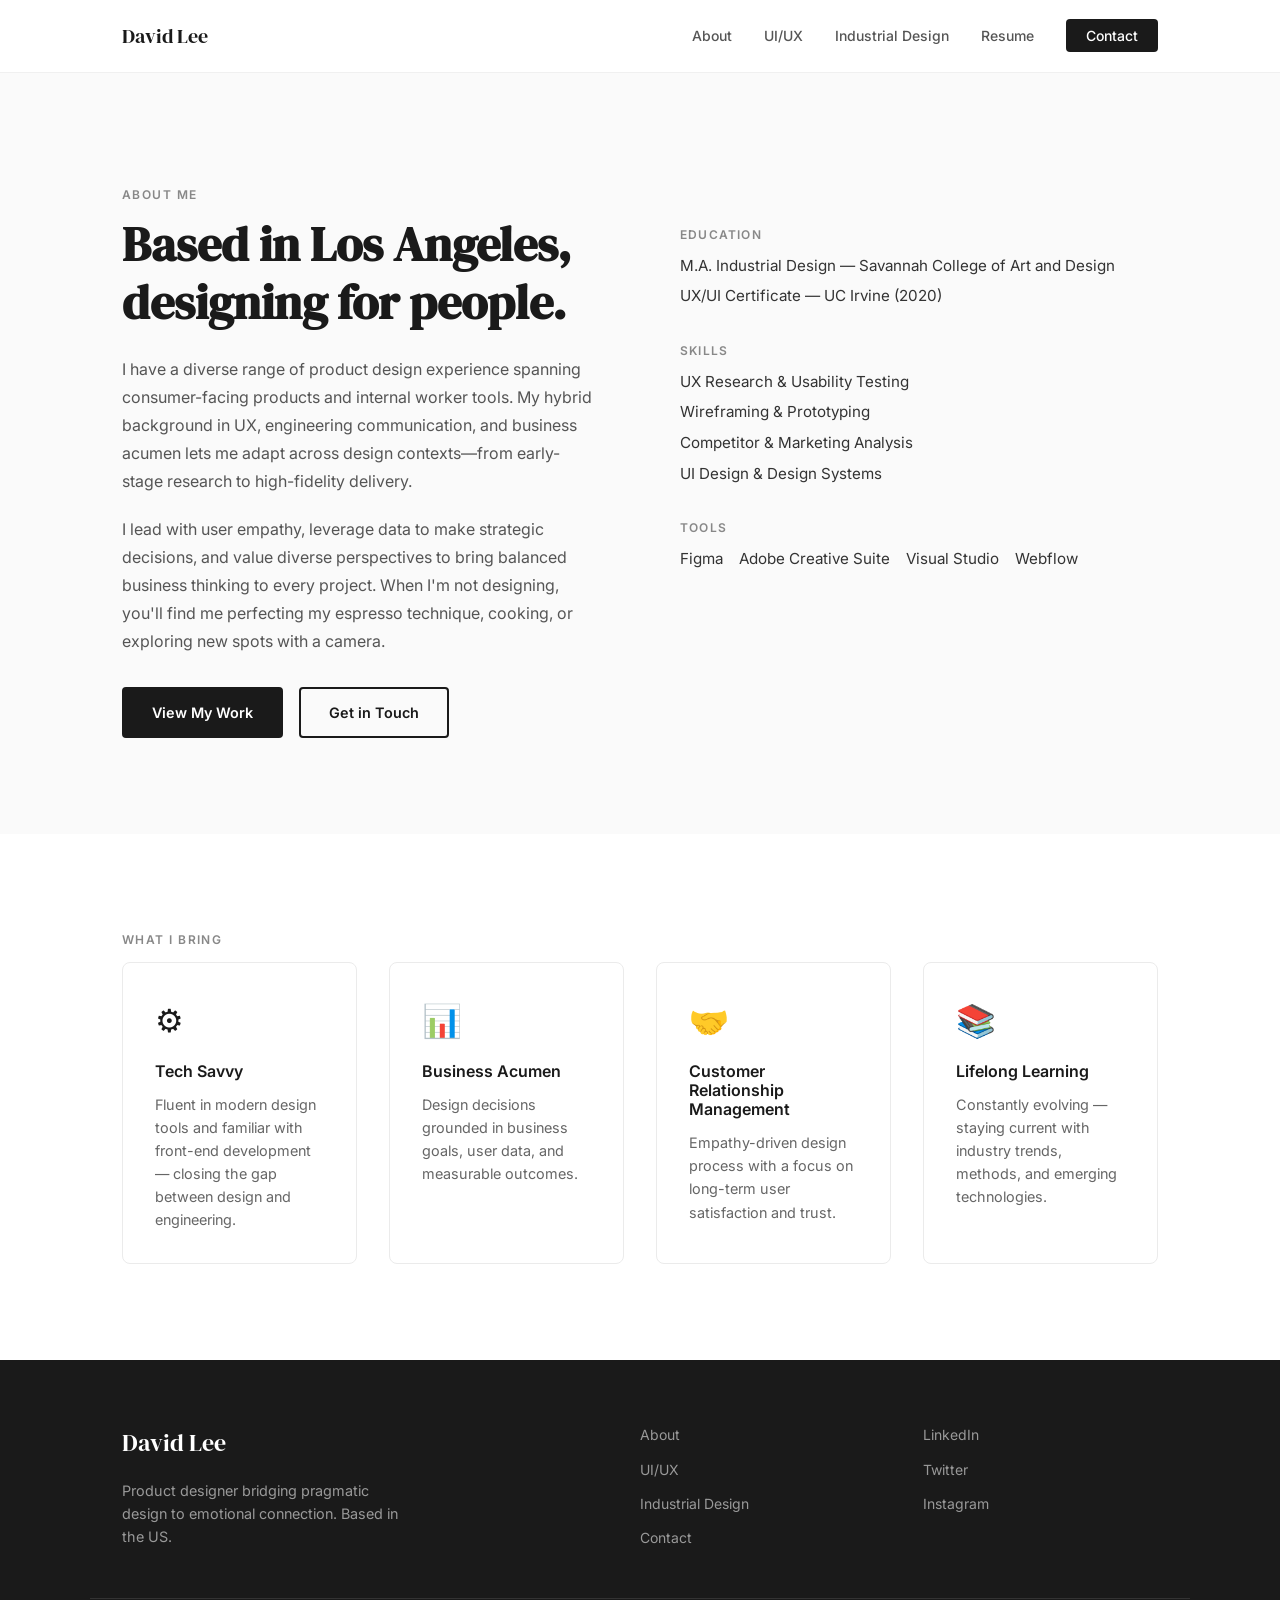
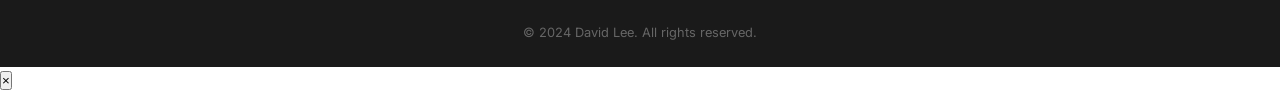
==== about.html @ 27b9fb5f "Move About content to dedicated about.html page - Create about.html with bio, education, skills, val" ====
<!DOCTYPE html>
<html lang="en">
<head>
  <meta charset="UTF-8" />
  <meta name="viewport" content="width=device-width, initial-scale=1.0" />
  <title>About — David Lee</title>
  <link rel="preconnect" href="https://fonts.googleapis.com" />
  <link rel="preconnect" href="https://fonts.gstatic.com" crossorigin />
  <link href="https://fonts.googleapis.com/css2?family=DM+Serif+Display&family=Inter:wght@400;500;600&family=Open+Sans:wght@400;600&display=swap" rel="stylesheet" />
  <link rel="stylesheet" href="styles.css" />
</head>
<body>

  <!-- NAV -->
  <nav class="nav">
    <div class="nav__inner">
      <a href="index.html" class="nav__logo">David Lee</a>
      <ul class="nav__links">
        <li><a href="about.html">About</a></li>
        <li><a href="index.html#work">UI/UX</a></li>
        <li><a href="index.html#work">Industrial Design</a></li>
        <li><a href="#" target="_blank">Resume</a></li>
        <li><a href="index.html#contact" class="nav__cta">Contact</a></li>
      </ul>
      <button class="nav__burger" aria-label="Toggle menu">
        <span></span><span></span><span></span>
      </button>
    </div>
  </nav>

  <!-- ABOUT BIO -->
  <section class="about-bio about-bio--page">
    <div class="container about-bio__inner">
      <div class="about-bio__left">
        <p class="section-label">About Me</p>
        <h1 class="section-title">Based in Los Angeles, designing for people.</h1>
        <p class="about-bio__text">I have a diverse range of product design experience spanning consumer-facing products and internal worker tools. My hybrid background in UX, engineering communication, and business acumen lets me adapt across design contexts—from early-stage research to high-fidelity delivery.</p>
        <p class="about-bio__text">I lead with user empathy, leverage data to make strategic decisions, and value diverse perspectives to bring balanced business thinking to every project. When I'm not designing, you'll find me perfecting my espresso technique, cooking, or exploring new spots with a camera.</p>
        <div class="about-bio__actions">
          <a href="index.html#work" class="btn btn--primary">View My Work</a>
          <a href="index.html#contact" class="btn btn--ghost">Get in Touch</a>
        </div>
      </div>
      <div class="about-bio__right">
        <div class="about-bio__group">
          <h4 class="about-bio__group-label">Education</h4>
          <ul class="about-bio__list">
            <li>M.A. Industrial Design — Savannah College of Art and Design</li>
            <li>UX/UI Certificate — UC Irvine (2020)</li>
          </ul>
        </div>
        <div class="about-bio__group">
          <h4 class="about-bio__group-label">Skills</h4>
          <ul class="about-bio__list">
            <li>UX Research &amp; Usability Testing</li>
            <li>Wireframing &amp; Prototyping</li>
            <li>Competitor &amp; Marketing Analysis</li>
            <li>UI Design &amp; Design Systems</li>
          </ul>
        </div>
        <div class="about-bio__group">
          <h4 class="about-bio__group-label">Tools</h4>
          <ul class="about-bio__list about-bio__list--inline">
            <li>Figma</li>
            <li>Adobe Creative Suite</li>
            <li>Visual Studio</li>
            <li>Webflow</li>
          </ul>
        </div>
      </div>
    </div>
  </section>

  <!-- VALUES -->
  <section class="values">
    <div class="container">
      <p class="section-label">What I Bring</p>
      <div class="values__grid">
        <div class="values__card">
          <div class="values__icon">&#9881;</div>
          <h3>Tech Savvy</h3>
          <p>Fluent in modern design tools and familiar with front-end development — closing the gap between design and engineering.</p>
        </div>
        <div class="values__card">
          <div class="values__icon">&#128202;</div>
          <h3>Business Acumen</h3>
          <p>Design decisions grounded in business goals, user data, and measurable outcomes.</p>
        </div>
        <div class="values__card">
          <div class="values__icon">&#129309;</div>
          <h3>Customer Relationship Management</h3>
          <p>Empathy-driven design process with a focus on long-term user satisfaction and trust.</p>
        </div>
        <div class="values__card">
          <div class="values__icon">&#128218;</div>
          <h3>Lifelong Learning</h3>
          <p>Constantly evolving — staying current with industry trends, methods, and emerging technologies.</p>
        </div>
      </div>
    </div>
  </section>

  <!-- FOOTER -->
  <footer class="footer">
    <div class="container footer__inner">
      <div class="footer__brand">
        <span class="footer__logo">David Lee</span>
        <p>Product designer bridging pragmatic design to emotional connection. Based in the US.</p>
      </div>
      <nav class="footer__nav">
        <a href="about.html">About</a>
        <a href="index.html#work">UI/UX</a>
        <a href="index.html#work">Industrial Design</a>
        <a href="index.html#contact">Contact</a>
      </nav>
      <div class="footer__socials">
        <a href="#" target="_blank" rel="noopener">LinkedIn</a>
        <a href="#" target="_blank" rel="noopener">Twitter</a>
        <a href="#" target="_blank" rel="noopener">Instagram</a>
      </div>
    </div>
    <div class="footer__bottom">
      <p>&copy; 2024 David Lee. All rights reserved.</p>
    </div>
  </footer>

  <script src="script.js"></script>
</body>
</html>
---- styles.css ----
/* ===========================
   Reset & Base
=========================== */
*, *::before, *::after {
  box-sizing: border-box;
  margin: 0;
  padding: 0;
}

html {
  scroll-behavior: smooth;
}

body {
  font-family: 'Inter', 'Open Sans', sans-serif;
  font-size: 16px;
  line-height: 1.6;
  color: #1a1a1a;
  background: #ffffff;
}

img {
  max-width: 100%;
  display: block;
}

a {
  text-decoration: none;
  color: inherit;
}

ul {
  list-style: none;
}

.container {
  max-width: 1100px;
  margin: 0 auto;
  padding: 0 2rem;
}

/* ===========================
   Typography
=========================== */
h1, h2, h3 {
  font-family: 'DM Serif Display', serif;
  line-height: 1.2;
}

.section-label {
  font-size: 0.75rem;
  font-weight: 600;
  letter-spacing: 0.12em;
  text-transform: uppercase;
  color: #888;
  margin-bottom: 0.75rem;
}

.section-title {
  font-size: clamp(2rem, 4vw, 3rem);
  color: #1a1a1a;
  margin-bottom: 3rem;
}

/* ===========================
   Buttons
=========================== */
.btn {
  display: inline-block;
  padding: 0.75rem 1.75rem;
  border-radius: 4px;
  font-size: 0.9rem;
  font-weight: 600;
  font-family: 'Inter', sans-serif;
  cursor: pointer;
  transition: all 0.2s ease;
  border: 2px solid transparent;
}

.btn--primary {
  background: #1a1a1a;
  color: #fff;
  border-color: #1a1a1a;
}

.btn--primary:hover {
  background: #333;
  border-color: #333;
}

.btn--ghost {
  background: transparent;
  color: #1a1a1a;
  border-color: #1a1a1a;
}

.btn--ghost:hover {
  background: #1a1a1a;
  color: #fff;
}

/* ===========================
   Navigation
=========================== */
.nav {
  position: sticky;
  top: 0;
  z-index: 100;
  background: rgba(255, 255, 255, 0.95);
  backdrop-filter: blur(8px);
  border-bottom: 1px solid #f0f0f0;
}

.nav__inner {
  max-width: 1100px;
  margin: 0 auto;
  padding: 1.25rem 2rem;
  display: flex;
  align-items: center;
  justify-content: space-between;
}

.nav__logo {
  font-family: 'DM Serif Display', serif;
  font-size: 1.25rem;
  color: #1a1a1a;
  font-weight: 400;
}

.nav__links {
  display: flex;
  align-items: center;
  gap: 2rem;
}

.nav__links a {
  font-size: 0.875rem;
  font-weight: 500;
  color: #555;
  transition: color 0.2s;
}

.nav__links a:hover {
  color: #1a1a1a;
}

.nav__cta {
  background: #1a1a1a;
  color: #fff !important;
  padding: 0.5rem 1.25rem;
  border-radius: 4px;
  transition: background 0.2s !important;
}

.nav__cta:hover {
  background: #333 !important;
}

.nav__burger {
  display: none;
  flex-direction: column;
  gap: 5px;
  background: none;
  border: none;
  cursor: pointer;
  padding: 4px;
}

.nav__burger span {
  display: block;
  width: 24px;
  height: 2px;
  background: #1a1a1a;
  transition: all 0.2s;
}

/* ===========================
   Hero
=========================== */
.hero {
  padding: 7rem 0 6rem;
  background: #fafafa;
}

.hero__inner {
  display: grid;
  grid-template-columns: 1fr 1fr;
  gap: 4rem;
  align-items: center;
}

.hero__tag {
  font-size: 0.8rem;
  font-weight: 600;
  letter-spacing: 0.1em;
  text-transform: uppercase;
  color: #888;
  margin-bottom: 1.25rem;
}

.hero__headline {
  font-size: clamp(2rem, 4vw, 3.25rem);
  color: #1a1a1a;
  margin-bottom: 1.5rem;
  font-weight: 400;
}

.hero__sub {
  font-size: 1.05rem;
  color: #555;
  margin-bottom: 2.5rem;
  max-width: 480px;
}

.hero__actions {
  display: flex;
  gap: 1rem;
  flex-wrap: wrap;
}

.hero__img-wrap {
  width: 100%;
  aspect-ratio: 1;
  max-width: 420px;
  margin-left: auto;
  border-radius: 12px;
  overflow: hidden;
  background: #e8e8e8;
  display: flex;
  align-items: center;
  justify-content: center;
  position: relative;
}

.hero__img-wrap img {
  width: 100%;
  height: 100%;
  object-fit: cover;
}

.hero__img-placeholder {
  font-family: 'DM Serif Display', serif;
  font-size: 5rem;
  color: #aaa;
  position: absolute;
}

/* ===========================
   About Bio
=========================== */
.about-bio {
  padding: 6rem 0;
  background: #fff;
}

.about-bio--page {
  padding-top: 7rem;
  background: #fafafa;
}

.about-bio__actions {
  display: flex;
  gap: 1rem;
  flex-wrap: wrap;
  margin-top: 2rem;
}

.about-bio__inner {
  display: grid;
  grid-template-columns: 1fr 1fr;
  gap: 5rem;
  align-items: start;
}

.about-bio__left .section-title {
  margin-bottom: 1.5rem;
}

.about-bio__text {
  font-size: 1rem;
  color: #555;
  line-height: 1.75;
  margin-bottom: 1.25rem;
}

.about-bio__right {
  display: flex;
  flex-direction: column;
  gap: 2rem;
  padding-top: 2.5rem;
}

.about-bio__group-label {
  font-family: 'Inter', sans-serif;
  font-size: 0.75rem;
  font-weight: 600;
  letter-spacing: 0.1em;
  text-transform: uppercase;
  color: #888;
  margin-bottom: 0.6rem;
}

.about-bio__list {
  display: flex;
  flex-direction: column;
  gap: 0.4rem;
}

.about-bio__list li {
  font-size: 0.95rem;
  color: #333;
}

.about-bio__list--inline {
  flex-direction: row;
  flex-wrap: wrap;
  gap: 0.4rem 1rem;
}

/* ===========================
   Values
=========================== */
.values {
  padding: 6rem 0;
  background: #fff;
}

.values__grid {
  display: grid;
  grid-template-columns: repeat(4, 1fr);
  gap: 2rem;
}

.values__card {
  padding: 2rem;
  border: 1px solid #ebebeb;
  border-radius: 8px;
  transition: box-shadow 0.2s, transform 0.2s;
}

.values__card:hover {
  box-shadow: 0 8px 30px rgba(0,0,0,0.08);
  transform: translateY(-2px);
}

.values__icon {
  font-size: 2rem;
  margin-bottom: 1rem;
}

.values__card h3 {
  font-size: 1rem;
  font-family: 'Inter', sans-serif;
  font-weight: 600;
  margin-bottom: 0.75rem;
  color: #1a1a1a;
}

.values__card p {
  font-size: 0.9rem;
  color: #666;
  line-height: 1.6;
}

/* ===========================
   Work / Projects
=========================== */
.work {
  padding: 6rem 0;
  background: #fafafa;
}

.work__grid {
  display: grid;
  grid-template-columns: repeat(2, 1fr);
  gap: 2.5rem;
}

.project-card {
  background: #fff;
  border-radius: 10px;
  overflow: hidden;
  border: 1px solid #ebebeb;
  transition: box-shadow 0.25s, transform 0.25s;
}

.project-card:hover {
  box-shadow: 0 12px 40px rgba(0,0,0,0.1);
  transform: translateY(-4px);
}

.project-card__img {
  width: 100%;
  height: 240px;
  background-color: #e0e0e0;
  background-size: cover;
  background-position: center;
}

.project-card__img--1 { background-color: #d4e3f7; }
.project-card__img--2 { background-color: #d4f0e3; }
.project-card__img--3 { background-color: #f7ead4; }
.project-card__img--4 { background-color: #ead4f7; }
.project-card__img--5 { background-color: #d4f7f0; }
.project-card__img--6 { background-color: #fef3e2; }
.project-card__img--7 { background-color: #daf0e3; }
.project-card__img--8 { background-color: #e8f5e9; }

.project-card__body {
  padding: 1.75rem;
}

.project-card__tag {
  font-size: 0.7rem;
  font-weight: 600;
  letter-spacing: 0.1em;
  text-transform: uppercase;
  color: #888;
  display: block;
  margin-bottom: 0.5rem;
}

.project-card__body h3 {
  font-size: 1.35rem;
  margin-bottom: 0.75rem;
  color: #1a1a1a;
}

.project-card__body p {
  font-size: 0.9rem;
  color: #666;
  margin-bottom: 1.25rem;
  line-height: 1.6;
}

.link-arrow {
  font-size: 0.875rem;
  font-weight: 600;
  color: #1a1a1a;
  transition: letter-spacing 0.2s;
}

.link-arrow:hover {
  letter-spacing: 0.03em;
}

/* ===========================
   Contact
=========================== */
.contact {
  padding: 6rem 0;
  background: #fff;
}

.contact__inner {
  display: grid;
  grid-template-columns: 1fr 1fr;
  gap: 5rem;
  align-items: start;
}

.contact__text p {
  color: #555;
  margin-bottom: 1.5rem;
  font-size: 1rem;
}

.contact__email {
  display: inline-block;
  font-size: 1rem;
  font-weight: 600;
  color: #1a1a1a;
  border-bottom: 2px solid #1a1a1a;
  padding-bottom: 2px;
  margin-bottom: 2rem;
  transition: opacity 0.2s;
}

.contact__email:hover {
  opacity: 0.65;
}

.contact__socials {
  display: flex;
  gap: 1.5rem;
}

.contact__socials a {
  font-size: 0.875rem;
  font-weight: 600;
  color: #555;
  transition: color 0.2s;
}

.contact__socials a:hover {
  color: #1a1a1a;
}

.contact__form {
  display: flex;
  flex-direction: column;
  gap: 1.25rem;
}

.form-group {
  display: flex;
  flex-direction: column;
  gap: 0.4rem;
}

.form-group label {
  font-size: 0.8rem;
  font-weight: 600;
  color: #333;
  letter-spacing: 0.04em;
}

.form-group input,
.form-group textarea {
  padding: 0.75rem 1rem;
  border: 1px solid #ddd;
  border-radius: 4px;
  font-family: 'Inter', sans-serif;
  font-size: 0.95rem;
  color: #1a1a1a;
  background: #fafafa;
  transition: border-color 0.2s, background 0.2s;
  resize: vertical;
}

.form-group input:focus,
.form-group textarea:focus {
  outline: none;
  border-color: #1a1a1a;
  background: #fff;
}

.form-success {
  display: none;
  color: #2e7d32;
  font-size: 0.9rem;
  font-weight: 500;
}

.form-success.visible {
  display: block;
}

/* ===========================
   Footer
=========================== */
.footer {
  background: #1a1a1a;
  color: #ccc;
  padding: 4rem 0 0;
}

.footer__inner {
  display: grid;
  grid-template-columns: 2fr 1fr 1fr;
  gap: 3rem;
  padding-bottom: 3rem;
  border-bottom: 1px solid #333;
}

.footer__logo {
  font-family: 'DM Serif Display', serif;
  font-size: 1.5rem;
  color: #fff;
  display: block;
  margin-bottom: 1rem;
}

.footer__brand p {
  font-size: 0.9rem;
  line-height: 1.6;
  color: #999;
  max-width: 280px;
}

.footer__nav {
  display: flex;
  flex-direction: column;
  gap: 0.75rem;
}

.footer__nav a {
  font-size: 0.875rem;
  color: #999;
  transition: color 0.2s;
}

.footer__nav a:hover {
  color: #fff;
}

.footer__socials {
  display: flex;
  flex-direction: column;
  gap: 0.75rem;
}

.footer__socials a {
  font-size: 0.875rem;
  color: #999;
  transition: color 0.2s;
}

.footer__socials a:hover {
  color: #fff;
}

.footer__bottom {
  padding: 1.5rem 2rem;
  text-align: center;
}

.footer__bottom p {
  font-size: 0.8rem;
  color: #666;
}

/* ===========================
   Responsive
=========================== */
@media (max-width: 900px) {
  .about-bio__inner {
    grid-template-columns: 1fr;
    gap: 3rem;
  }

  .about-bio__right {
    padding-top: 0;
  }

  .values__grid {
    grid-template-columns: repeat(2, 1fr);
  }

  .hero__inner {
    grid-template-columns: 1fr;
    text-align: center;
  }

  .hero__sub {
    max-width: 100%;
  }

  .hero__actions {
    justify-content: center;
  }

  .hero__img-wrap {
    max-width: 300px;
    margin: 0 auto;
  }

  .contact__inner {
    grid-template-columns: 1fr;
    gap: 3rem;
  }

  .footer__inner {
    grid-template-columns: 1fr 1fr;
  }

  .footer__brand {
    grid-column: 1 / -1;
  }
}

@media (max-width: 640px) {
  .nav__links {
    display: none;
    position: absolute;
    top: 100%;
    left: 0;
    right: 0;
    background: #fff;
    flex-direction: column;
    padding: 1.5rem 2rem;
    border-bottom: 1px solid #eee;
    gap: 1.25rem;
  }

  .nav__links.open {
    display: flex;
  }

  .nav__burger {
    display: flex;
  }

  .nav__inner {
    position: relative;
  }

  .work__grid {
    grid-template-columns: 1fr;
  }

  .values__grid {
    grid-template-columns: 1fr;
  }

  .footer__inner {
    grid-template-columns: 1fr;
  }
}
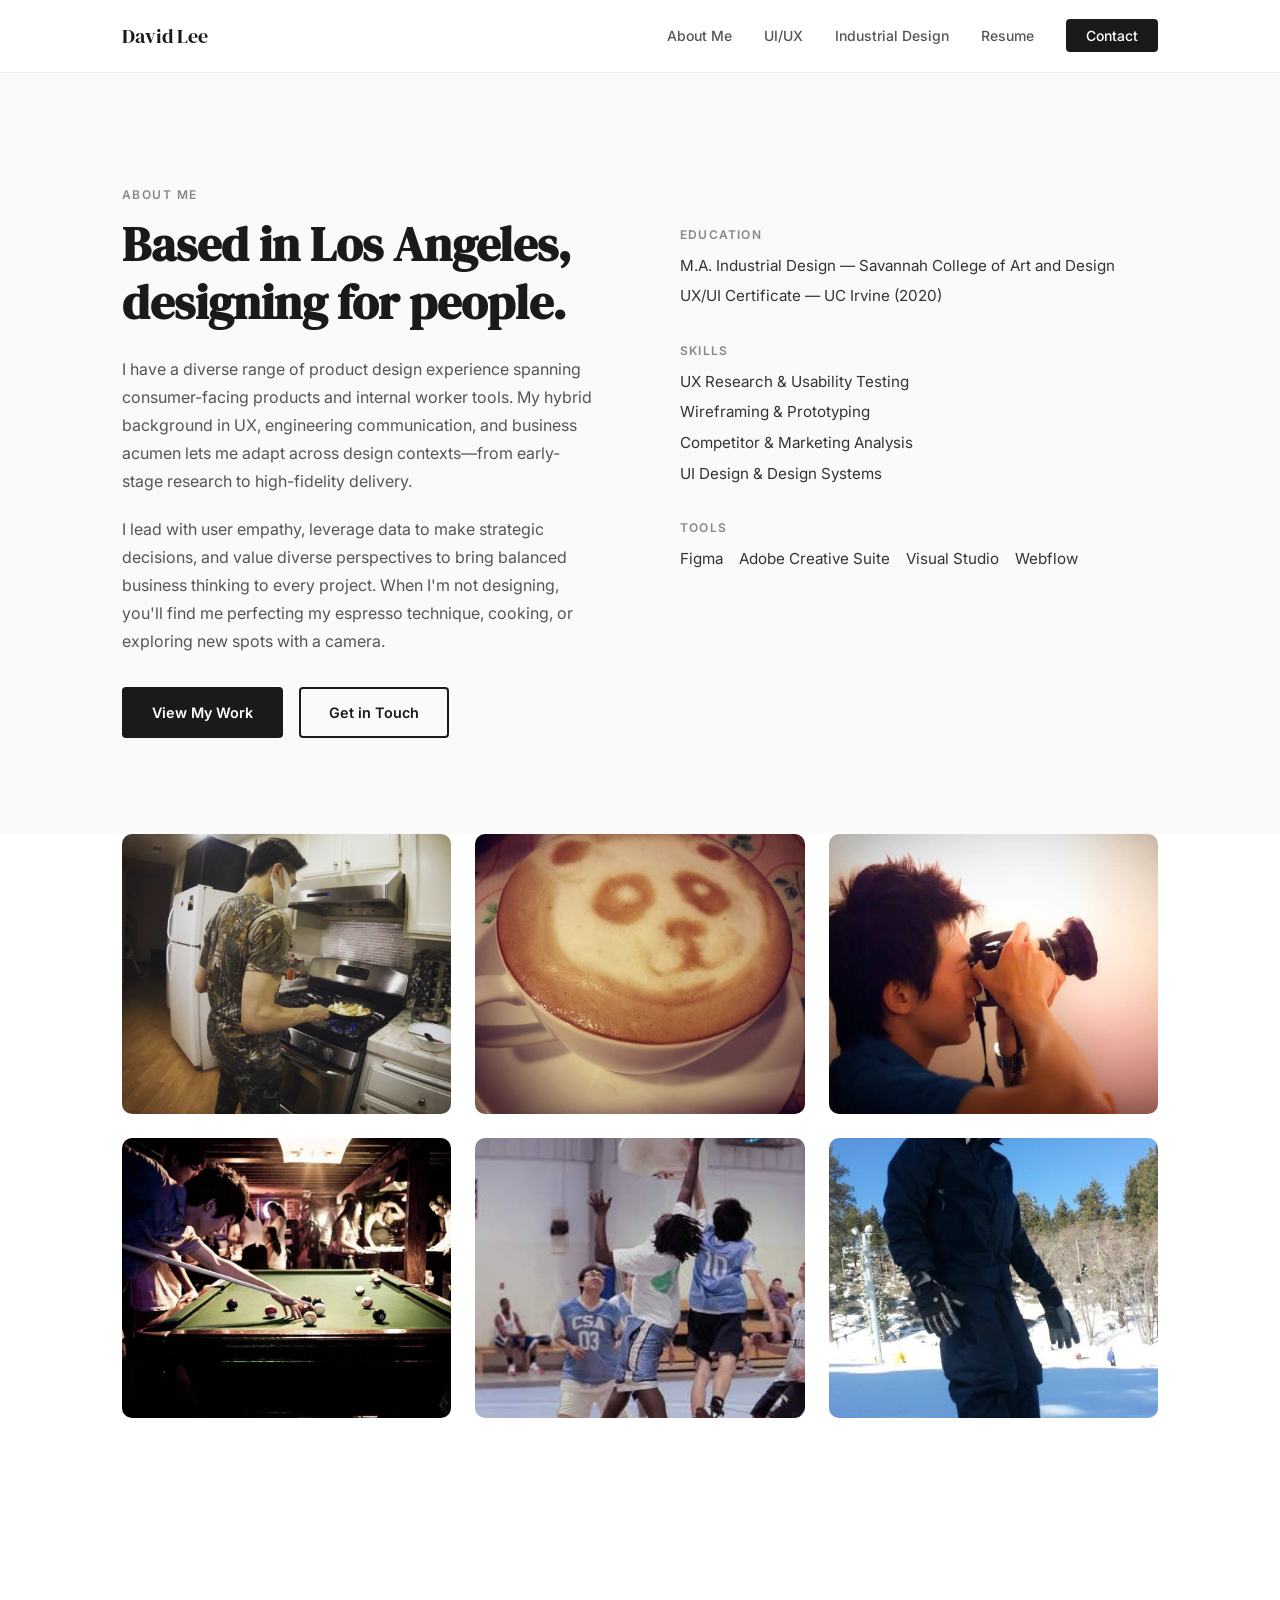
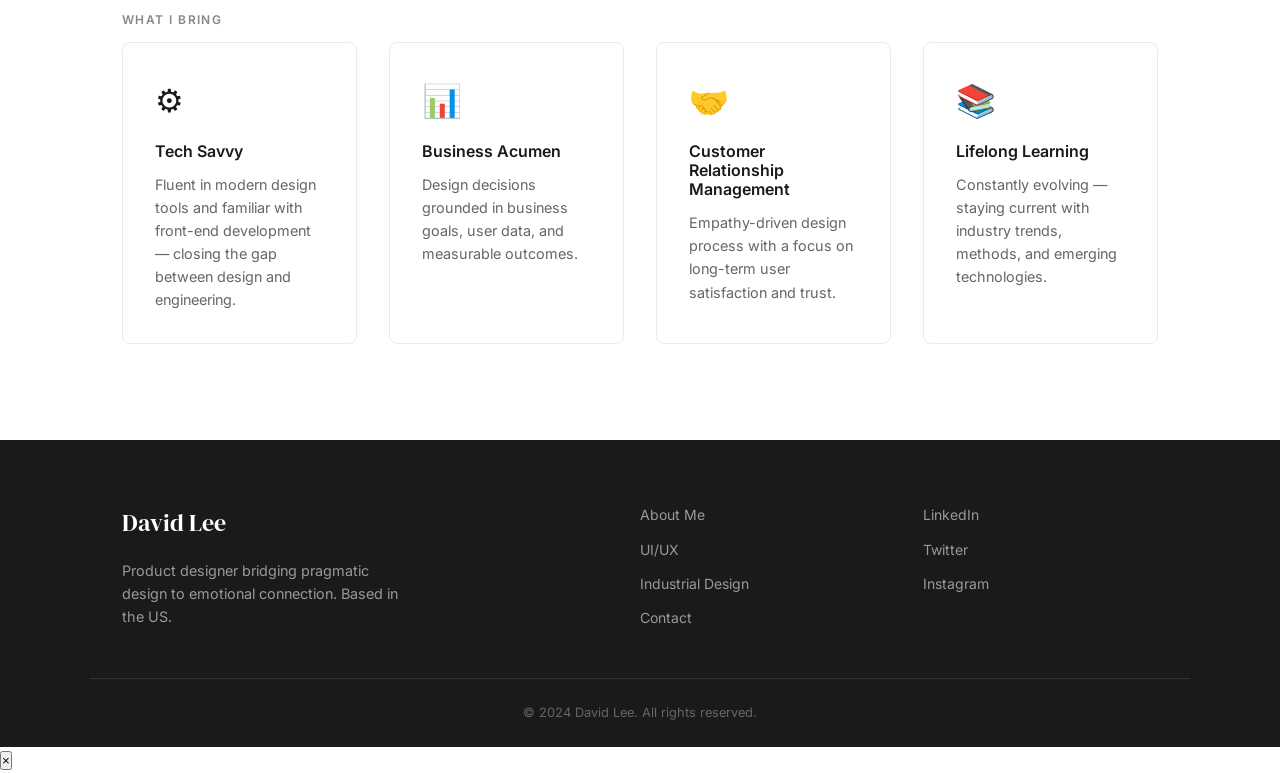
==== commit 30823194: "Add About page gallery, LinkedIn link, About Me nav rename, and image fixes - Add personal photo gal" ====
--- a/about.html
+++ b/about.html
@@ -1,4 +1,4 @@
-<!DOCTYPE html>
+﻿<!DOCTYPE html>
 <html lang="en">
 <head>
   <meta charset="UTF-8" />
@@ -8,6 +8,14 @@
   <link rel="preconnect" href="https://fonts.gstatic.com" crossorigin />
   <link href="https://fonts.googleapis.com/css2?family=DM+Serif+Display&family=Inter:wght@400;500;600&family=Open+Sans:wght@400;600&display=swap" rel="stylesheet" />
   <link rel="stylesheet" href="styles.css" />
+  <!-- Google Analytics -->
+  <script async src="https://www.googletagmanager.com/gtag/js?id=G-5YFQMYE4YG"></script>
+  <script>
+    window.dataLayer = window.dataLayer || [];
+    function gtag(){dataLayer.push(arguments);}
+    gtag('js', new Date());
+    gtag('config', 'G-5YFQMYE4YG');
+  </script>
 </head>
 <body>
 
@@ -16,10 +24,10 @@
     <div class="nav__inner">
       <a href="index.html" class="nav__logo">David Lee</a>
       <ul class="nav__links">
-        <li><a href="about.html">About</a></li>
+        <li><a href="about.html">About Me</a></li>
         <li><a href="index.html#work">UI/UX</a></li>
-        <li><a href="index.html#work">Industrial Design</a></li>
-        <li><a href="#" target="_blank">Resume</a></li>
+        <li><a href="industrial-design.html">Industrial Design</a></li>
+        <li><a href="https://docs.google.com/document/d/1jmt5-kHcd_fUzU9VFfjhh3RPl4ZJAEqT/edit?usp=sharing&ouid=112222338907735744444&rtpof=true&sd=true" target="_blank">Resume</a></li>
         <li><a href="index.html#contact" class="nav__cta">Contact</a></li>
       </ul>
       <button class="nav__burger" aria-label="Toggle menu">
@@ -71,6 +79,20 @@
     </div>
   </section>
 
+  <!-- PHOTO GALLERY -->
+  <section class="about-gallery">
+    <div class="container">
+      <div class="about-gallery__grid">
+        <img src="images/about-photo-1.jpg" alt="David Lee — personal photo" />
+        <img src="images/about-photo-2.jpg" alt="David Lee — personal photo" />
+        <img src="images/about-photo-3.jpg" alt="David Lee — personal photo" />
+        <img src="images/about-photo-4.jpg" alt="David Lee — personal photo" />
+        <img src="images/about-photo-5.jpg" alt="David Lee — personal photo" />
+        <img src="images/about-photo-6.jpg" alt="David Lee — personal photo" />
+      </div>
+    </div>
+  </section>
+
   <!-- VALUES -->
   <section class="values">
     <div class="container">
@@ -108,13 +130,13 @@
         <p>Product designer bridging pragmatic design to emotional connection. Based in the US.</p>
       </div>
       <nav class="footer__nav">
-        <a href="about.html">About</a>
+        <a href="about.html">About Me</a>
         <a href="index.html#work">UI/UX</a>
-        <a href="index.html#work">Industrial Design</a>
+        <a href="industrial-design.html">Industrial Design</a>
         <a href="index.html#contact">Contact</a>
       </nav>
       <div class="footer__socials">
-        <a href="#" target="_blank" rel="noopener">LinkedIn</a>
+        <a href="https://www.linkedin.com/in/wdavidl/" target="_blank" rel="noopener">LinkedIn</a>
         <a href="#" target="_blank" rel="noopener">Twitter</a>
         <a href="#" target="_blank" rel="noopener">Instagram</a>
       </div>
--- a/styles.css
+++ b/styles.css
@@ -318,6 +318,27 @@
 }
 
 /* ===========================
+   About Gallery
+=========================== */
+.about-gallery {
+  padding: 0 0 6rem;
+  background: #fff;
+}
+
+.about-gallery__grid {
+  display: grid;
+  grid-template-columns: repeat(3, 1fr);
+  gap: 1.5rem;
+}
+
+.about-gallery__grid img {
+  width: 100%;
+  height: 280px;
+  object-fit: cover;
+  border-radius: 10px;
+}
+
+/* ===========================
    Values
 =========================== */
 .values {
@@ -397,14 +418,15 @@
   background-position: center;
 }
 
-.project-card__img--1 { background-color: #d4e3f7; }
-.project-card__img--2 { background-color: #d4f0e3; }
-.project-card__img--3 { background-color: #f7ead4; }
-.project-card__img--4 { background-color: #ead4f7; }
-.project-card__img--5 { background-color: #d4f7f0; }
-.project-card__img--6 { background-color: #fef3e2; }
-.project-card__img--7 { background-color: #daf0e3; }
-.project-card__img--8 { background-color: #e8f5e9; }
+.project-card__img--1 { background-color: #f0f0f0; background-image: url('images/card-bhive.jpg'); background-size: 82%; background-repeat: no-repeat; background-position: center center; }
+.project-card__img--2 { background-color: #d4f0e3; background-image: url('images/card-edison-future.jpg'); background-size: cover; background-repeat: no-repeat; background-position: center center; }
+.project-card__img--3 { background-color: #1c1c1c; background-image: url('images/card-safe-sound.jpg'); background-size: 82%; background-repeat: no-repeat; background-position: center center; }
+.project-card__img--4 { background-color: #f5c4b0; background-image: url('images/card-much-love.jpg'); background-size: 82%; background-repeat: no-repeat; background-position: center center; }
+.project-card__img--5 { background-color: #d4f7f0; background-image: url('images/card-warehouse-dashboard.png'); background-size: 120%; background-repeat: no-repeat; background-position: 70% center; }
+.project-card__img--6 { background-color: #0F1F12; background-image: url('images/card-outbound-app.png'); background-size: 125%; background-position: center center; background-repeat: no-repeat; }
+.project-card__img--7 { background-color: #daf0e3; background-image: url('images/card-driver-pickup-return.png'); background-size: cover; background-repeat: no-repeat; background-position: center center; }
+.project-card__img--8 { background-color: #e8f5e9; background-image: url('images/card-design-system-rebrand.png'); background-size: cover; background-repeat: no-repeat; background-position: center 20%; }
+.project-card__img--9 { background-color: #0d2137; background-image: url('images/card-Linehaul-Dispatch.png'); background-size: 140%; background-repeat: no-repeat; background-position: 0% 55%; }
 
 .project-card__body {
   padding: 1.75rem;
@@ -457,6 +479,11 @@
   grid-template-columns: 1fr 1fr;
   gap: 5rem;
   align-items: start;
+}
+
+.contact__inner--solo {
+  grid-template-columns: 1fr;
+  max-width: 560px;
 }
 
 .contact__text p {
@@ -634,6 +661,10 @@
   }
 
   .values__grid {
+    grid-template-columns: repeat(2, 1fr);
+  }
+
+  .about-gallery__grid {
     grid-template-columns: repeat(2, 1fr);
   }
 
@@ -703,6 +734,10 @@
     grid-template-columns: 1fr;
   }
 
+  .about-gallery__grid {
+    grid-template-columns: 1fr;
+  }
+
   .footer__inner {
     grid-template-columns: 1fr;
   }
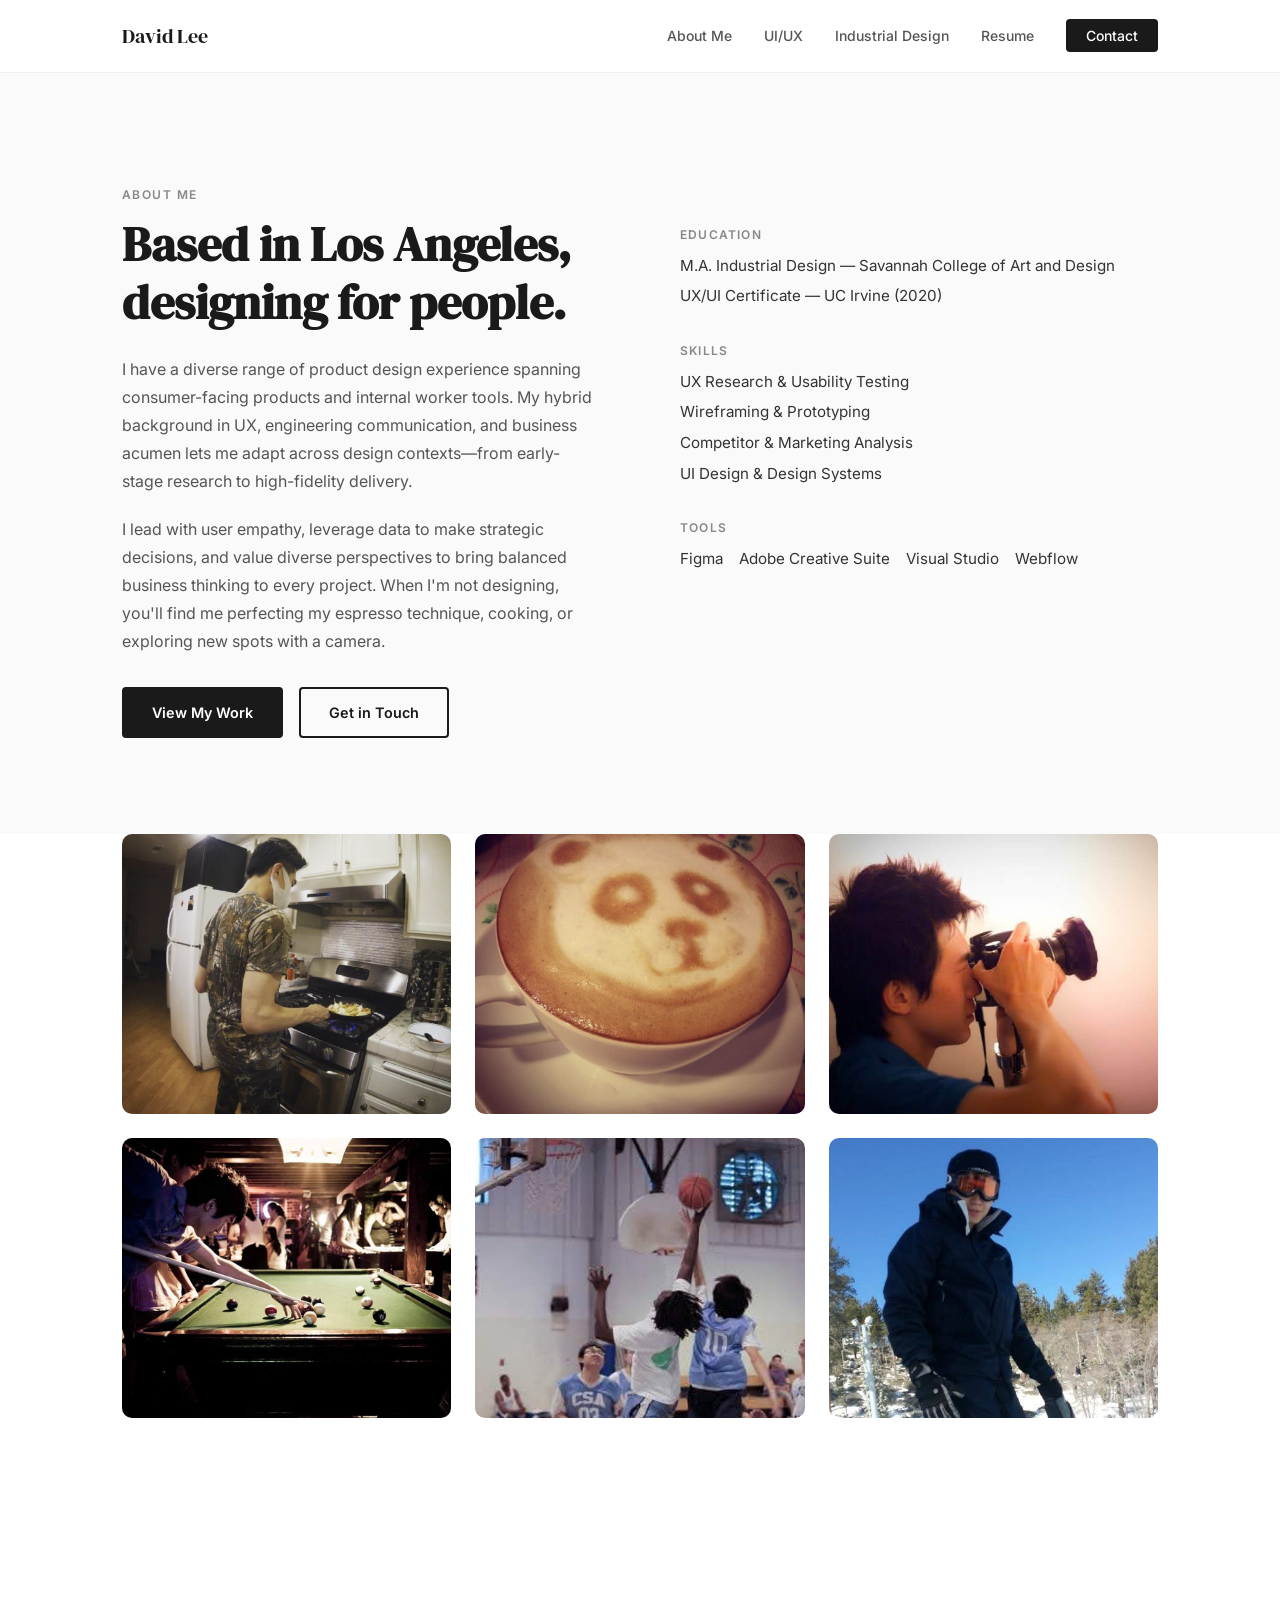
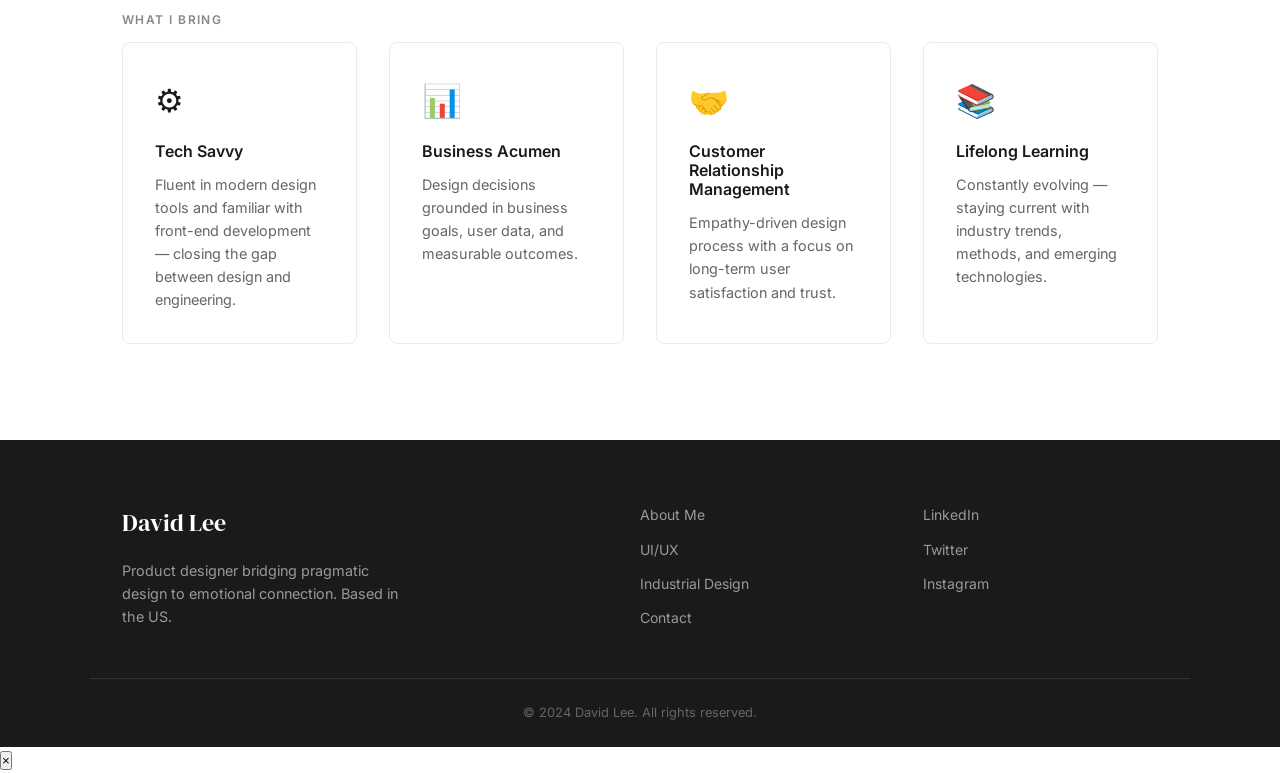
==== commit 10e91d95: "Adjust About page gallery photo crops for basketball and snowboarding images" ====
--- a/about.html
+++ b/about.html
@@ -87,8 +87,8 @@
         <img src="images/about-photo-2.jpg" alt="David Lee — personal photo" />
         <img src="images/about-photo-3.jpg" alt="David Lee — personal photo" />
         <img src="images/about-photo-4.jpg" alt="David Lee — personal photo" />
-        <img src="images/about-photo-5.jpg" alt="David Lee — personal photo" />
-        <img src="images/about-photo-6.jpg" alt="David Lee — personal photo" />
+        <img src="images/about-photo-5.jpg" alt="David Lee — personal photo" style="object-position: center 10%;" />
+        <img src="images/about-photo-6.jpg" alt="David Lee — personal photo" style="object-position: center 20%;" />
       </div>
     </div>
   </section>
